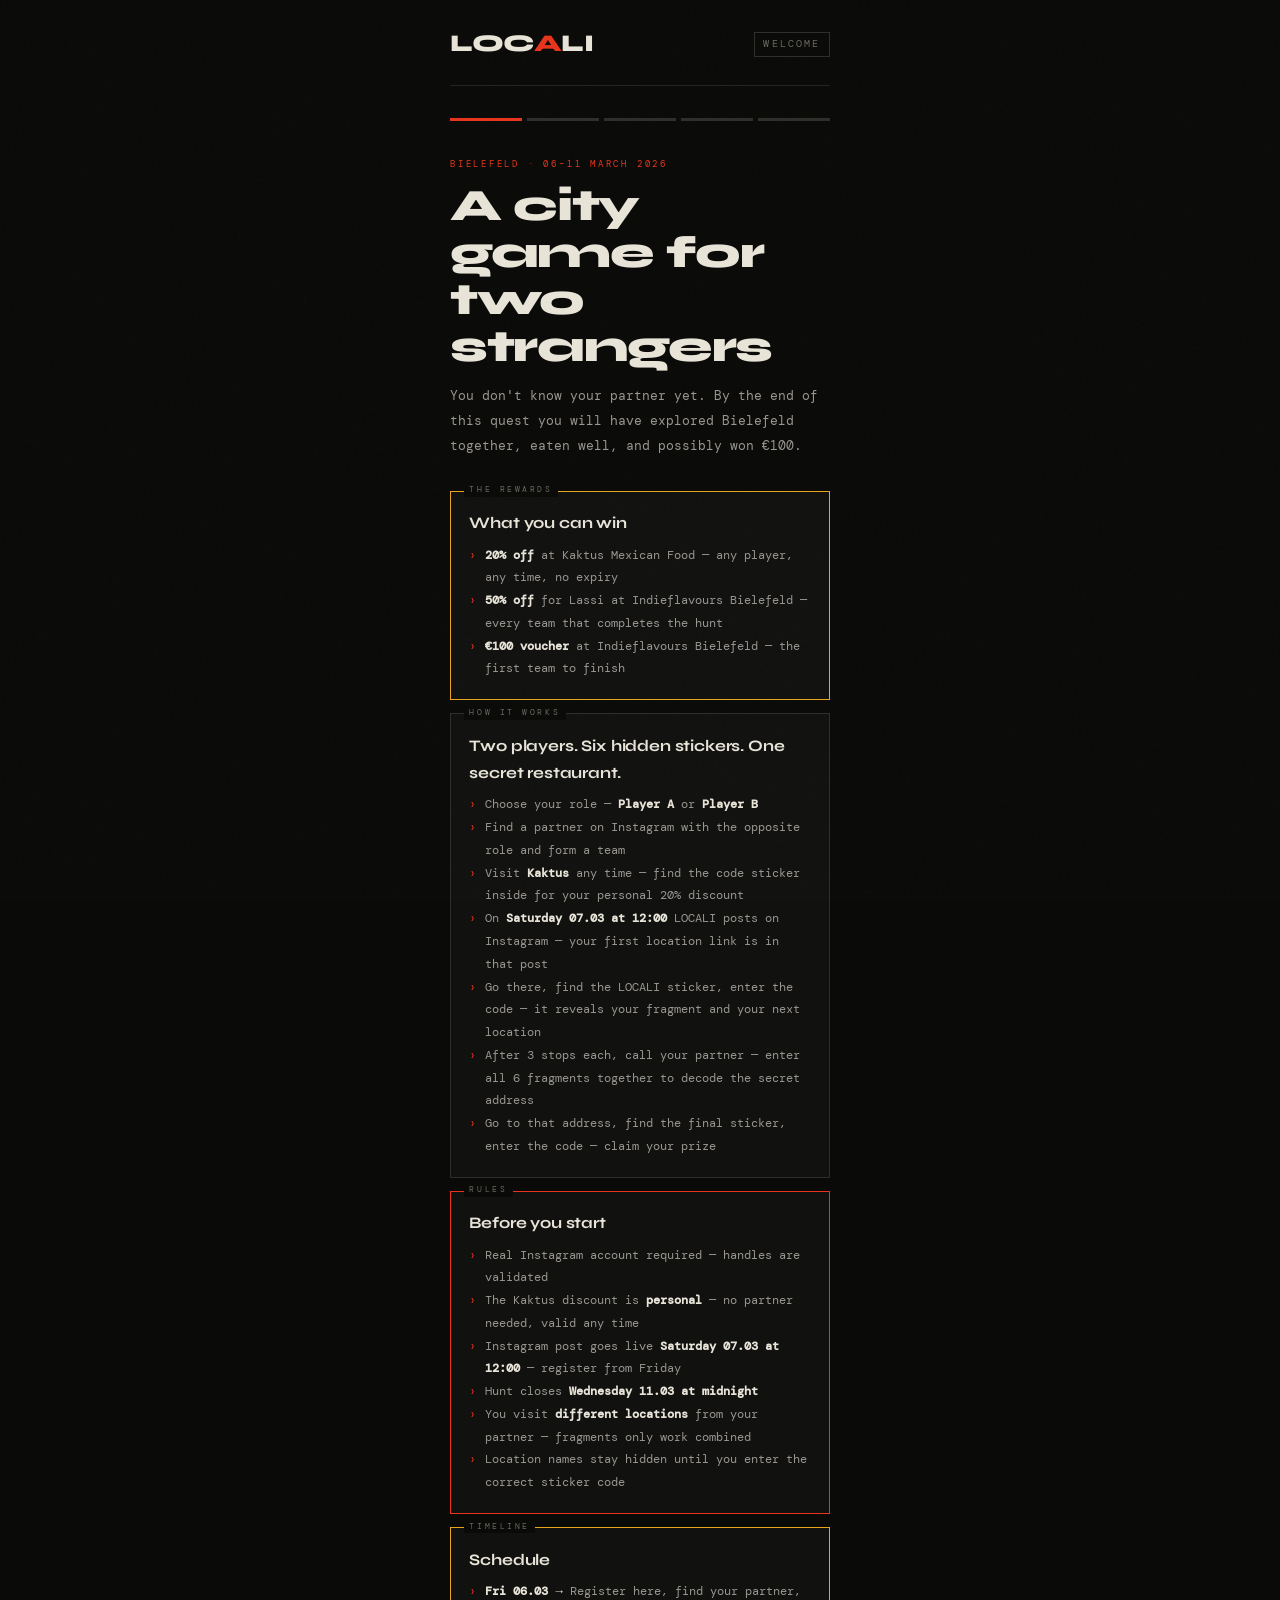
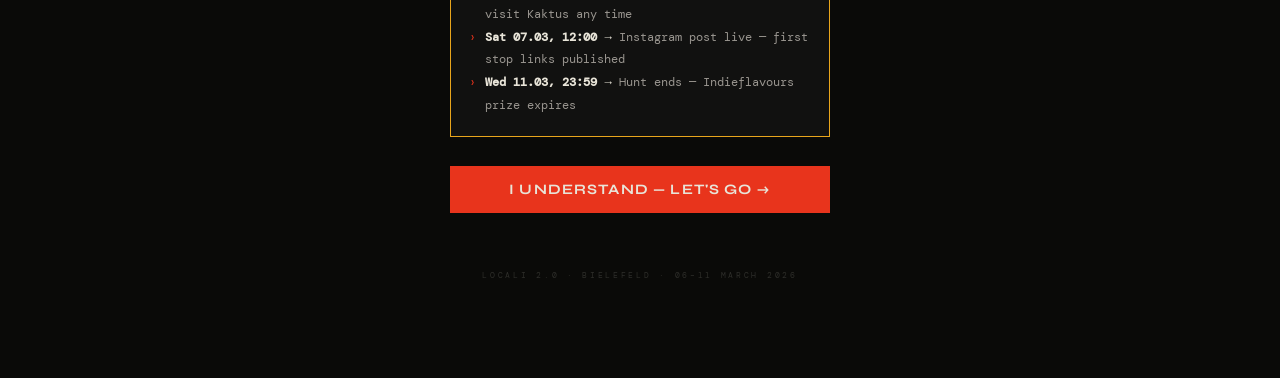
==== index.html @ fa53d5c2 "Add files via upload" ====
<!DOCTYPE html>
<html lang="en">
<head>
  <meta charset="UTF-8">
  <meta name="viewport" content="width=device-width, initial-scale=1">
  <title>LOCALI — Bielefeld Quest</title>
  <link rel="stylesheet" href="style.css">
</head>
<body>
<div class="page">
  <div class="topbar f1">
    <div class="logo">LOC<span>A</span>LI</div>
    <div class="step-tag">Welcome</div>
  </div>
  <div class="progress f2">
    <div class="dot-step active"></div>
    <div class="dot-step"></div>
    <div class="dot-step"></div>
    <div class="dot-step"></div>
    <div class="dot-step"></div>
  </div>
  <div class="hero f2">
    <div class="hero-label">Bielefeld · 06–11 March 2026</div>
    <h1>A city game for two strangers</h1>
    <p>You don't know your partner yet. By the end of this quest you will have explored Bielefeld together, eaten well, and possibly won €100.</p>
  </div>

  <div class="card c-gold f3" data-tag="The Rewards">
    <h3>What you can win</h3>
    <ul>
      <li><strong>20% off</strong> at Kaktus Mexican Food — any player, any time, no expiry</li>
      <li><strong>50% off</strong> for Lassi at Indieflavours Bielefeld — every team that completes the hunt</li>
      <li><strong>€100 voucher</strong> at Indieflavours Bielefeld — the first team to finish</li>
    </ul>
  </div>

  <div class="card f3" data-tag="How It Works">
    <h3>Two players. Six hidden stickers. One secret restaurant.</h3>
    <ul>
      <li>Choose your role — <strong>Player A</strong> or <strong>Player B</strong></li>
      <li>Find a partner on Instagram with the opposite role and form a team</li>
      <li>Visit <strong>Kaktus</strong> any time — find the code sticker inside for your personal 20% discount</li>
      <li>On <strong>Saturday 07.03 at 12:00</strong> LOCALI posts on Instagram — your first location link is in that post</li>
      <li>Go there, find the LOCALI sticker, enter the code — it reveals your fragment and your next location</li>
      <li>After 3 stops each, call your partner — enter all 6 fragments together to decode the secret address</li>
      <li>Go to that address, find the final sticker, enter the code — claim your prize</li>
    </ul>
  </div>

  <div class="card c-red f4" data-tag="Rules">
    <h3>Before you start</h3>
    <ul>
      <li>Real Instagram account required — handles are validated</li>
      <li>The Kaktus discount is <strong>personal</strong> — no partner needed, valid any time</li>
      <li>Instagram post goes live <strong>Saturday 07.03 at 12:00</strong> — register from Friday</li>
      <li>Hunt closes <strong>Wednesday 11.03 at midnight</strong></li>
      <li>You visit <strong>different locations</strong> from your partner — fragments only work combined</li>
      <li>Location names stay hidden until you enter the correct sticker code</li>
    </ul>
  </div>

  <div class="card c-gold f4" data-tag="Timeline">
    <h3>Schedule</h3>
    <ul>
      <li><strong>Fri 06.03 →</strong> Register here, find your partner, visit Kaktus any time</li>
      <li><strong>Sat 07.03, 12:00 →</strong> Instagram post live — first stop links published</li>
      <li><strong>Wed 11.03, 23:59 →</strong> Hunt ends — Indieflavours prize expires</li>
    </ul>
  </div>

  <div class="spacer"></div>
  <button class="btn f5" onclick="G.clearAll(); window.location.href='role.html'">I understand — Let's go →</button>
  <div class="foot f6">LOCALI 2.0 · Bielefeld · 06–11 March 2026</div>
</div>
<script src="game.js"></script>
</body>
</html>
---- style.css ----
@import url('https://fonts.googleapis.com/css2?family=Syne:wght@400;600;700;800&family=DM+Mono:ital,wght@0,400;0,500;1,400&display=swap');

/* ── Tokens ───────────────────────────────────────────────── */
:root {
  --bg:      #0a0a08;
  --surf:    #111110;
  --surf2:   #181817;
  --line:    #232320;
  --line2:   #2e2e2a;
  --text:    #e8e4d8;
  --muted:   #6a6860;
  --muted2:  #9a9690;
  --red:     #e8341c;
  --gold:    #e8a51c;
  --green:   #2ecc71;
  --blue:    #3b9eff;
  --syne:    'Syne', sans-serif;
  --mono:    'DM Mono', monospace;
}

/* ── Reset ────────────────────────────────────────────────── */
*, *::before, *::after { box-sizing: border-box; margin: 0; padding: 0; }
html { scroll-behavior: smooth; -webkit-text-size-adjust: 100%; }

body {
  background: var(--bg);
  color: var(--text);
  font-family: var(--mono);
  font-size: 14px;
  line-height: 1.7;
  min-height: 100dvh;
  overflow-x: hidden;
}

/* grain overlay */
body::before {
  content: '';
  position: fixed; inset: 0; z-index: 9998;
  background-image: url("data:image/svg+xml,%3Csvg viewBox='0 0 256 256' xmlns='http://www.w3.org/2000/svg'%3E%3Cfilter id='noise'%3E%3CfeTurbulence type='fractalNoise' baseFrequency='0.9' numOctaves='4' stitchTiles='stitch'/%3E%3C/filter%3E%3Crect width='100%25' height='100%25' filter='url(%23noise)' opacity='0.04'/%3E%3C/svg%3E");
  pointer-events: none;
  opacity: 0.5;
}

/* ── Layout ───────────────────────────────────────────────── */
.page {
  max-width: 420px;
  margin: 0 auto;
  padding: 0 1.25rem 6rem;
  min-height: 100dvh;
  display: flex;
  flex-direction: column;
}

/* ── Topbar ───────────────────────────────────────────────── */
.topbar {
  display: flex;
  align-items: center;
  justify-content: space-between;
  padding: 1.5rem 0 1.25rem;
  border-bottom: 1px solid var(--line);
  margin-bottom: 2rem;
}

.logo {
  font-family: var(--syne);
  font-size: 1.5rem;
  font-weight: 800;
  letter-spacing: -0.02em;
  color: var(--text);
}
.logo span { color: var(--red); }

.step-tag {
  font-size: 0.6rem;
  letter-spacing: 0.22em;
  text-transform: uppercase;
  color: var(--muted);
  border: 1px solid var(--line2);
  padding: 0.2rem 0.55rem;
}

/* ── Progress dots ────────────────────────────────────────── */
.progress {
  display: flex;
  gap: 5px;
  margin-bottom: 2.25rem;
}
.dot-step {
  height: 3px;
  flex: 1;
  background: var(--line2);
  transition: background 0.4s;
}
.dot-step.done   { background: var(--green); }
.dot-step.active { background: var(--red); animation: pulse-bar 1.4s ease infinite; }
@keyframes pulse-bar { 0%,100%{opacity:1} 50%{opacity:.35} }

/* ── Hero block ───────────────────────────────────────────── */
.hero {
  margin-bottom: 2rem;
}
.hero-label {
  font-size: 0.58rem;
  letter-spacing: 0.3em;
  text-transform: uppercase;
  color: var(--red);
  margin-bottom: 0.6rem;
}
.hero h1 {
  font-family: var(--syne);
  font-size: clamp(2rem, 8vw, 2.8rem);
  font-weight: 800;
  line-height: 1.05;
  letter-spacing: -0.03em;
  color: var(--text);
}
.hero p {
  margin-top: 0.85rem;
  font-size: 0.82rem;
  line-height: 1.9;
  color: var(--muted2);
}

/* ── Cards ────────────────────────────────────────────────── */
.card {
  border: 1px solid var(--line2);
  background: var(--surf);
  padding: 1.1rem 1.15rem 1.2rem;
  margin-bottom: 0.8rem;
  position: relative;
}
.card[data-tag]::before {
  content: attr(data-tag);
  position: absolute;
  top: -0.52rem; left: 0.8rem;
  background: var(--bg);
  padding: 0 0.35rem;
  font-size: 0.5rem;
  letter-spacing: 0.32em;
  text-transform: uppercase;
  color: var(--muted);
}
.card h3 {
  font-family: var(--syne);
  font-size: 1rem;
  font-weight: 700;
  letter-spacing: -0.01em;
  margin-bottom: 0.45rem;
  color: var(--text);
}
.card p, .card li {
  font-size: 0.77rem;
  line-height: 1.85;
  color: var(--muted2);
}
.card ul { list-style: none; }
.card ul li { padding-left: 1rem; position: relative; }
.card ul li::before { content: '›'; position: absolute; left: 0; color: var(--red); }
.card strong { color: var(--text); }

.card.c-red   { border-color: var(--red); }
.card.c-gold  { border-color: var(--gold); }
.card.c-green { border-color: var(--green); }
.card.c-blue  { border-color: var(--blue); }
.card.c-dim   { border-color: var(--line); opacity: 0.45; pointer-events: none; }

/* ── Role cards (big selectable) ─────────────────────────── */
.role-grid {
  display: grid;
  grid-template-columns: 1fr 1fr;
  gap: 0.65rem;
  margin-bottom: 1rem;
}
.role-card {
  border: 2px solid var(--line2);
  background: var(--surf);
  padding: 1.1rem 1rem 1.15rem;
  cursor: pointer;
  transition: border-color 0.18s, background 0.18s, transform 0.12s;
  user-select: none;
  -webkit-tap-highlight-color: transparent;
}
.role-card:active { transform: scale(0.97); }
.role-card.selected-a { border-color: var(--blue); background: rgba(59,158,255,0.06); }
.role-card.selected-b { border-color: var(--gold); background: rgba(232,165,28,0.06); }
.role-card .role-letter {
  font-family: var(--syne);
  font-size: 2rem;
  font-weight: 800;
  line-height: 1;
  margin-bottom: 0.4rem;
}
.role-card.selected-a .role-letter { color: var(--blue); }
.role-card.selected-b .role-letter { color: var(--gold); }
.role-card h4 {
  font-family: var(--syne);
  font-size: 0.8rem;
  font-weight: 700;
  letter-spacing: 0.05em;
  text-transform: uppercase;
  color: var(--muted2);
  margin-bottom: 0.3rem;
}
.role-card p { font-size: 0.7rem; line-height: 1.7; color: var(--muted); }

/* ── Inputs ───────────────────────────────────────────────── */
.field {
  margin-bottom: 0.9rem;
}
.field label {
  display: block;
  font-size: 0.52rem;
  letter-spacing: 0.32em;
  text-transform: uppercase;
  color: var(--muted);
  margin-bottom: 0.35rem;
}
.field input {
  width: 100%;
  background: var(--surf2);
  border: 1px solid var(--line2);
  border-bottom: 2px solid var(--muted);
  color: var(--text);
  font-family: var(--mono);
  font-size: 0.95rem;
  padding: 0.75rem 0.9rem;
  outline: none;
  border-radius: 0;
  transition: border-color 0.2s;
  -webkit-appearance: none;
}
.field input:focus { border-bottom-color: var(--red); }
.field input.ok    { border-bottom-color: var(--green); }
.field input.err   { border-bottom-color: var(--red); }
.field input::placeholder { color: var(--line2); }
.field-hint {
  font-size: 0.6rem;
  color: var(--muted);
  margin-top: 0.3rem;
  line-height: 1.6;
}
.field-hint.ok  { color: var(--green); }
.field-hint.err { color: var(--red); }

/* ── Buttons ──────────────────────────────────────────────── */
.btn {
  display: flex; align-items: center; justify-content: center; gap: 0.5rem;
  width: 100%; padding: 0.95rem 1rem;
  background: var(--red); color: var(--text);
  border: none; border-radius: 0;
  font-family: var(--syne); font-size: 0.9rem; font-weight: 700;
  letter-spacing: 0.08em; text-transform: uppercase;
  cursor: pointer;
  transition: opacity .15s, transform .1s;
  text-decoration: none; text-align: center;
  margin-bottom: 0.5rem;
  -webkit-tap-highlight-color: transparent;
}
.btn:hover  { opacity: 0.85; }
.btn:active { transform: scale(0.98); }
.btn-ghost {
  background: transparent;
  border: 1px solid var(--line2);
  color: var(--muted2);
  font-size: 0.75rem;
}
.btn-ghost:hover { border-color: var(--line2); color: var(--text); }
.btn-gold  { background: var(--gold); color: #000; }
.btn-green { background: var(--green); color: #000; }
.btn-blue  { background: var(--blue); color: #000; }

/* ── Alerts ───────────────────────────────────────────────── */
.alert {
  padding: 0.75rem 0.9rem;
  font-size: 0.72rem; line-height: 1.75;
  margin-bottom: 0.75rem;
}
.alert-err  { border: 1px solid rgba(232,52,28,.4);  background: rgba(232,52,28,.07);  color: #ff7a5e; }
.alert-ok   { border: 1px solid rgba(46,204,113,.3); background: rgba(46,204,113,.07); color: var(--green); }
.alert-info { border: 1px solid rgba(232,165,28,.3); background: rgba(232,165,28,.06); color: var(--gold); }
.alert-blue { border: 1px solid rgba(59,158,255,.3); background: rgba(59,158,255,.06); color: var(--blue); }

/* ── Role badge pill ──────────────────────────────────────── */
.role-pill {
  display: inline-flex; align-items: center; gap: 0.4rem;
  border: 1px solid; padding: 0.22rem 0.65rem;
  font-family: var(--syne); font-size: 0.75rem; font-weight: 700;
  letter-spacing: 0.1em; text-transform: uppercase;
  margin-bottom: 1rem;
}
.role-pill.a { border-color: var(--blue); color: var(--blue); }
.role-pill.b { border-color: var(--gold); color: var(--gold); }

/* ── Voucher ──────────────────────────────────────────────── */
.voucher {
  border: 2px dashed var(--gold);
  padding: 2rem 1.5rem;
  text-align: center;
  margin-bottom: 0.8rem;
  position: relative;
  background: radial-gradient(ellipse at center, rgba(232,165,28,.08) 0%, transparent 70%);
}
.voucher::before, .voucher::after {
  content: '';
  position: absolute;
  width: 18px; height: 18px;
  background: var(--bg);
  border-radius: 50%;
  top: 50%; transform: translateY(-50%);
}
.voucher::before { left: -9px; }
.voucher::after  { right: -9px; }
.v-pct   { font-family: var(--syne); font-size: 5rem; font-weight: 800; color: var(--gold); line-height: 1; }
.v-lbl   { font-size: .58rem; letter-spacing: .38em; color: var(--muted); text-transform: uppercase; margin: .3rem 0; }
.v-name  { font-family: var(--syne); font-size: 1.15rem; font-weight: 700; margin-top: .4rem; }
.v-team  { font-size: .6rem; color: var(--muted); margin-top: .7rem; letter-spacing: .1em; }
.v-once  { font-size: .6rem; color: var(--red); margin-top: .4rem; }

/* ── Fragment chip ────────────────────────────────────────── */
.fragment-display {
  text-align: center;
  padding: 2.25rem 1rem 2rem;
  border: 1px solid var(--line2);
  background: var(--surf);
  margin-bottom: 0.8rem;
}
.frag-label { font-size: .52rem; letter-spacing: .38em; color: var(--muted); text-transform: uppercase; margin-bottom: .75rem; }
.frag-value {
  font-family: var(--syne);
  font-size: 3.5rem; font-weight: 800;
  letter-spacing: 0.08em;
  line-height: 1;
  color: var(--red);
}
.frag-value.a { color: var(--blue); }
.frag-value.b { color: var(--gold); }
.frag-hint  { font-size: .7rem; color: var(--muted2); margin-top: .75rem; font-style: italic; }
.frag-count { font-size: .55rem; letter-spacing: .28em; color: var(--muted); margin-top: .6rem; text-transform: uppercase; }

/* ── Stop progress bar ────────────────────────────────────── */
.stop-progress {
  display: flex; gap: 4px; margin-bottom: 1.5rem;
}
.sp-seg {
  flex: 1; height: 4px; background: var(--line2);
  transition: background 0.4s;
}
.sp-seg.done   { background: var(--green); }
.sp-seg.active { background: var(--red); }

/* ── Win screen ───────────────────────────────────────────── */
.win-hero { text-align: center; padding: 1.75rem 0 1.25rem; }
.win-icon { font-size: 3.5rem; animation: bob .85s ease infinite alternate; display: block; }
@keyframes bob { to { transform: translateY(-10px); } }
.win-title {
  font-family: var(--syne); font-size: 2.6rem; font-weight: 800;
  color: var(--gold); line-height: 1; margin-top: .5rem; letter-spacing: -0.03em;
}
.win-sub { font-size: .6rem; letter-spacing: .28em; color: var(--muted); margin-top: .45rem; }

/* ── Divider ──────────────────────────────────────────────── */
.divider {
  text-align: center; font-size: .5rem; letter-spacing: .4em;
  color: var(--line2); margin: 1rem 0; position: relative;
}
.divider::before, .divider::after {
  content: ''; position: absolute; top: 50%; height: 1px; background: var(--line); width: 36%;
}
.divider::before { left: 0; } .divider::after { right: 0; }

/* ── Map link button ──────────────────────────────────────── */
.map-btn {
  display: flex; align-items: center; gap: 0.5rem;
  font-size: 0.7rem; color: var(--blue);
  text-decoration: none; margin-bottom: 0.6rem;
  letter-spacing: 0.05em;
}
.map-btn:hover { color: var(--text); }
.map-btn::before { content: '📍'; font-size: 0.85rem; }

/* ── Animations ───────────────────────────────────────────── */
@keyframes fadeUp {
  from { opacity: 0; transform: translateY(14px); }
  to   { opacity: 1; transform: translateY(0); }
}
.f1 { animation: fadeUp .38s ease both; }
.f2 { animation: fadeUp .38s .06s ease both; }
.f3 { animation: fadeUp .38s .12s ease both; }
.f4 { animation: fadeUp .38s .18s ease both; }
.f5 { animation: fadeUp .38s .24s ease both; }
.f6 { animation: fadeUp .38s .30s ease both; }

/* ── Misc ─────────────────────────────────────────────────── */
.hidden { display: none !important; }
.foot {
  margin-top: auto; padding-top: 3rem;
  font-size: .48rem; letter-spacing: .35em; color: var(--line2);
  text-align: center; text-transform: uppercase;
}
.spacer { height: 1rem; }
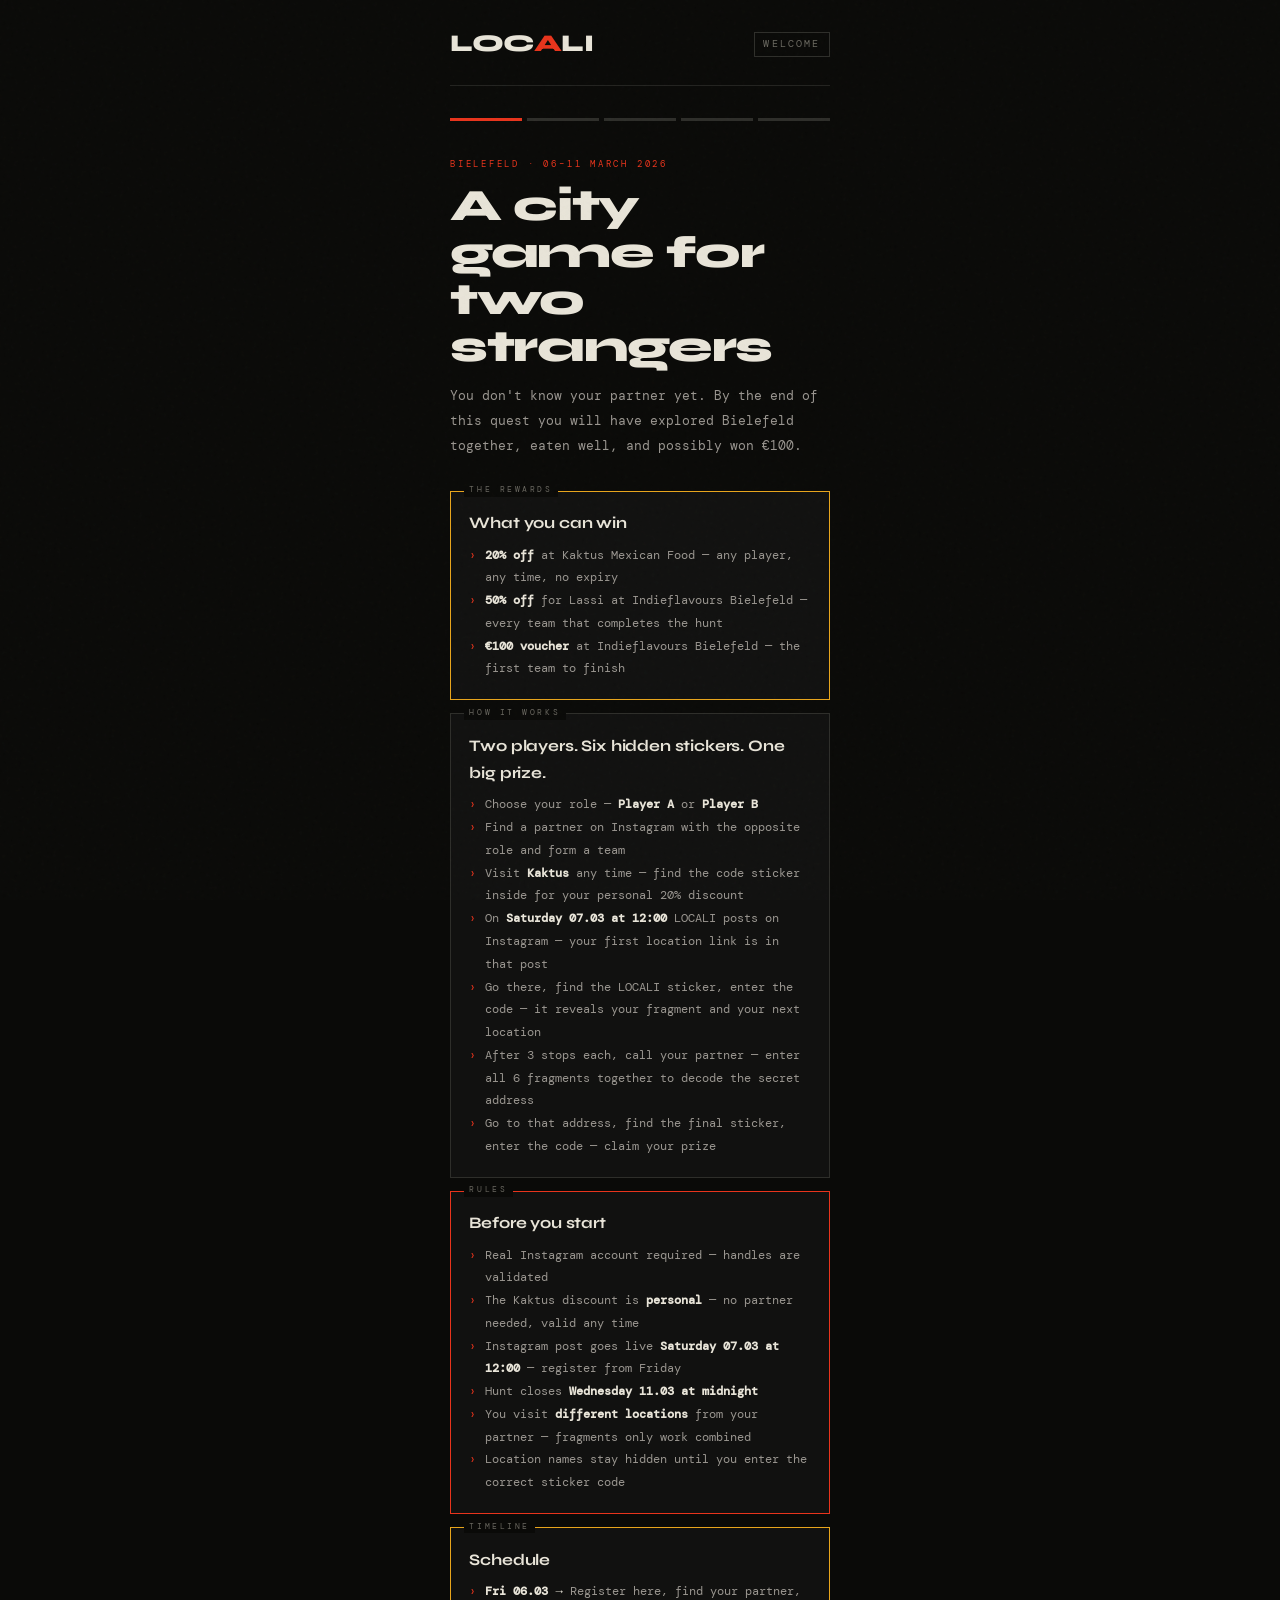
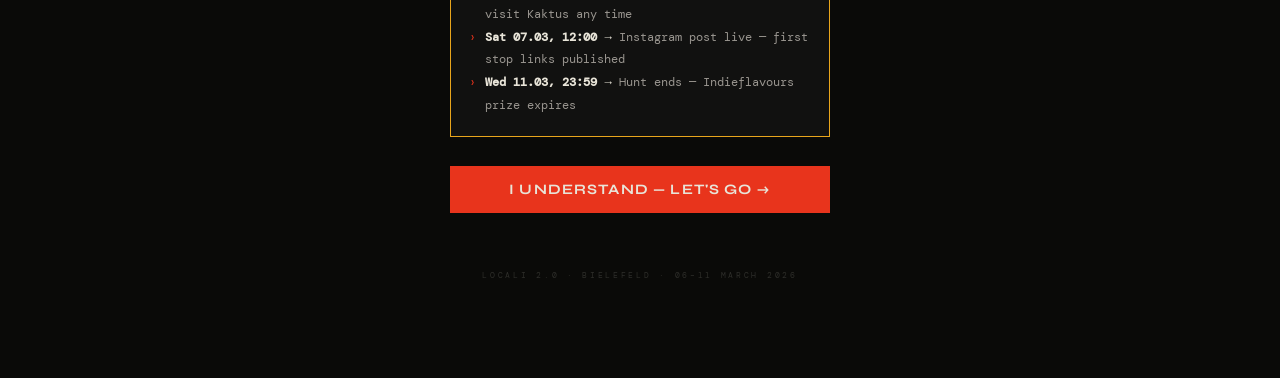
==== commit a6b52cb6: "Update prize description in index.html" ====
--- a/index.html
+++ b/index.html
@@ -35,7 +35,7 @@
   </div>
 
   <div class="card f3" data-tag="How It Works">
-    <h3>Two players. Six hidden stickers. One secret restaurant.</h3>
+    <h3>Two players. Six hidden stickers. One big prize.</h3>
     <ul>
       <li>Choose your role — <strong>Player A</strong> or <strong>Player B</strong></li>
       <li>Find a partner on Instagram with the opposite role and form a team</li>
